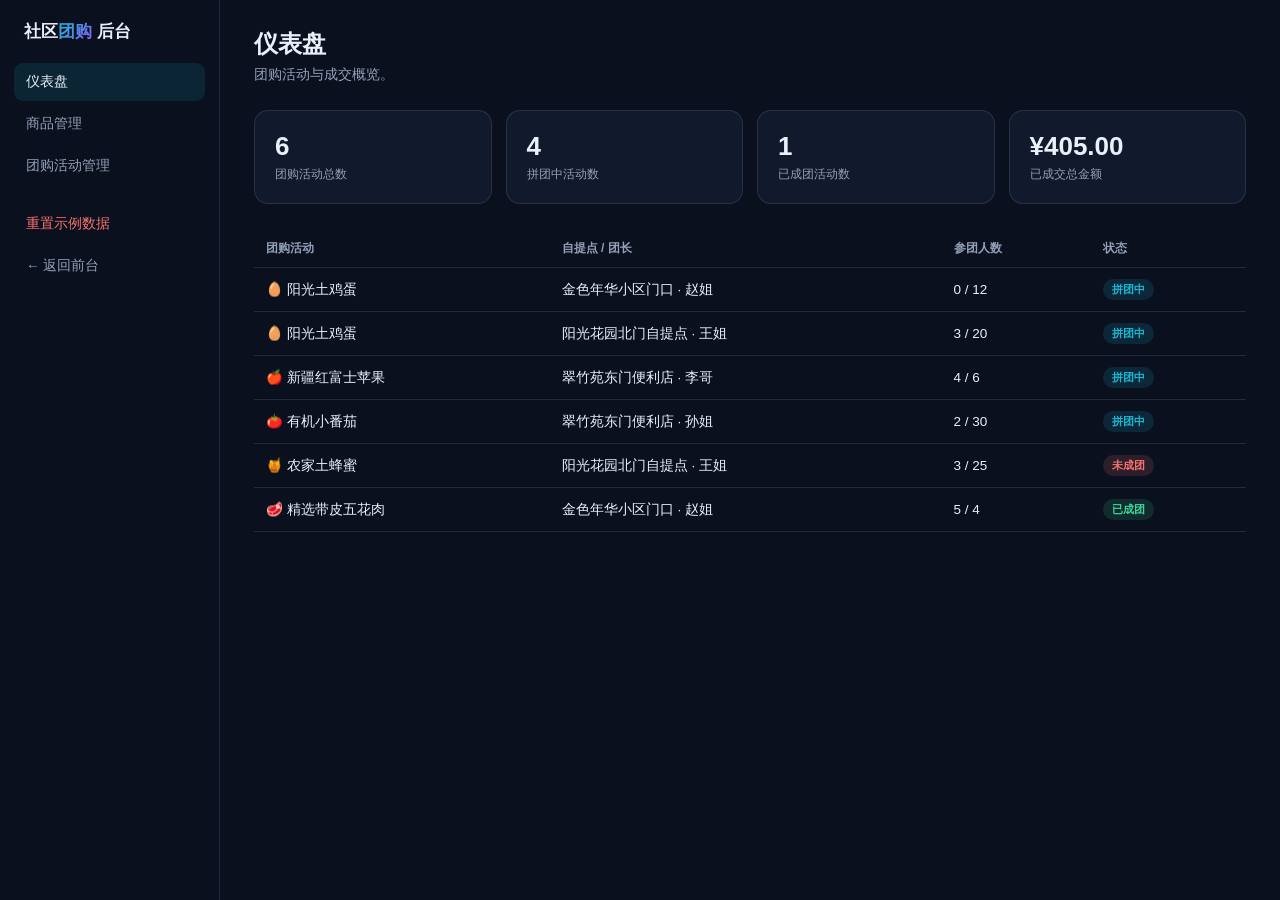
==== admin.html @ 6b677517 "Initial commit: functional community group-buying system with threshold logic (frontend + admin)" ====
<!DOCTYPE html>
<html lang="zh-CN">
<head>
<meta charset="UTF-8">
<meta name="viewport" content="width=device-width, initial-scale=1.0">
<title>运营后台 · 社区团购（精简开源版）</title>
<link rel="stylesheet" href="style.css">
</head>
<body>
  <div class="admin-layout">
    <aside class="sidebar">
      <div class="brand">社区<span class="accent">团购</span> 后台</div>
      <div class="side-link active" data-view="dashboard">仪表盘</div>
      <div class="side-link" data-view="products">商品管理</div>
      <div class="side-link" data-view="campaigns">团购活动管理</div>
      <div class="side-link" id="btnResetData" style="margin-top:20px;color:var(--red)">重置示例数据</div>
      <a href="index.html" class="side-link">← 返回前台</a>
    </aside>

    <main class="admin-main">
      <section id="view-dashboard" class="admin-view active">
        <div class="page-head"><h1>仪表盘</h1><p>团购活动与成交概览。</p></div>
        <div class="stat-grid" id="statGrid"></div>
        <table>
          <thead><tr><th>团购活动</th><th>自提点 / 团长</th><th>参团人数</th><th>状态</th></tr></thead>
          <tbody id="recentCampaignsBody"></tbody>
        </table>
      </section>

      <section id="view-products" class="admin-view">
        <div class="page-head"><h1>商品管理</h1><p>添加、编辑或删除拼团商品。</p></div>
        <div class="table-toolbar">
          <span></span>
          <button class="btn btn-primary btn-sm" id="btnAddProduct">+ 新增商品</button>
        </div>
        <table>
          <thead><tr><th>商品</th><th>团购价</th><th>原价</th><th>规格</th><th>操作</th></tr></thead>
          <tbody id="productsBody"></tbody>
        </table>
      </section>

      <section id="view-campaigns" class="admin-view">
        <div class="page-head"><h1>团购活动管理</h1><p>创建、编辑团购活动，并查看参团人名单。</p></div>
        <div class="table-toolbar">
          <span></span>
          <button class="btn btn-primary btn-sm" id="btnAddCampaign">+ 新增团购活动</button>
        </div>
        <table>
          <thead><tr><th>商品</th><th>自提点</th><th>团长</th><th>参团人数 / 目标</th><th>截止时间</th><th>状态</th><th>操作</th></tr></thead>
          <tbody id="campaignsBody"></tbody>
        </table>
      </section>
    </main>
  </div>

  <!-- Product modal -->
  <div class="modal-backdrop" id="productModalBackdrop">
    <div class="modal">
      <button class="modal-close" id="btnCloseProductModal">&times;</button>
      <h2 id="productModalTitle">新增商品</h2>
      <div id="productModalMsg"></div>
      <form id="productForm" novalidate>
        <input type="hidden" id="productIdInput">
        <div class="field"><label>商品名称</label><input id="productNameInput" type="text" required></div>
        <div class="field-row">
          <div class="field"><label>团购价（元）</label><input id="productGroupPriceInput" type="number" min="0" step="0.1" required></div>
          <div class="field"><label>原价（元）</label><input id="productOriginalPriceInput" type="number" min="0" step="0.1" required></div>
        </div>
        <div class="field-row">
          <div class="field"><label>规格单位</label><input id="productUnitInput" type="text" placeholder="例如 500g / 1箱" required></div>
          <div class="field"><label>封面 Emoji</label><input id="productEmojiInput" type="text" placeholder="🥬" required></div>
        </div>
        <button type="submit" class="btn btn-primary btn-block">保存</button>
      </form>
    </div>
  </div>

  <!-- Campaign modal -->
  <div class="modal-backdrop" id="campaignModalBackdrop">
    <div class="modal">
      <button class="modal-close" id="btnCloseCampaignModal">&times;</button>
      <h2 id="campaignModalTitle">新增团购活动</h2>
      <div id="campaignModalMsg"></div>
      <form id="campaignForm" novalidate>
        <input type="hidden" id="campaignIdInput">
        <div class="field">
          <label>商品</label>
          <select id="campaignProductInput" required></select>
        </div>
        <div class="field-row">
          <div class="field"><label>自提点名称</label><input id="campaignPickupInput" type="text" required></div>
          <div class="field"><label>团长姓名</label><input id="campaignLeaderInput" type="text" required></div>
        </div>
        <div class="field-row">
          <div class="field"><label>成团目标人数</label><input id="campaignTargetInput" type="number" min="1" required></div>
          <div class="field"><label>截止时间</label><input id="campaignDeadlineInput" type="datetime-local" required></div>
        </div>
        <button type="submit" class="btn btn-primary btn-block">保存</button>
      </form>
    </div>
  </div>

  <!-- Participants modal -->
  <div class="modal-backdrop" id="participantsModalBackdrop">
    <div class="modal">
      <button class="modal-close" id="btnCloseParticipantsModal">&times;</button>
      <h2 id="participantsModalTitle">参团人名单</h2>
      <p class="sub" id="participantsModalSub"></p>
      <table>
        <thead><tr><th>姓名</th><th>手机号</th><th>数量</th><th>参团时间</th></tr></thead>
        <tbody id="participantsBody"></tbody>
      </table>
    </div>
  </div>

  <script src="data.js"></script>
  <script src="admin.js"></script>
</body>
</html>
---- style.css ----
:root{--ink:#0A101E;--surface:#111a2c;--surface2:#16223a;--line:rgba(147,160,184,.18);--muted:#93A0B8;--text:#EAF0FA;--cyan:#19B8D4;--violet:#8B5CF6;--green:#3ED598;--red:#F87171;--amber:#F59E0B;--radius:14px;color-scheme:dark}
*{box-sizing:border-box}
body{margin:0;background:var(--ink);color:var(--text);font-family:-apple-system,BlinkMacSystemFont,"Segoe UI","PingFang SC","Microsoft YaHei",sans-serif;min-height:100vh}
a{color:inherit;text-decoration:none}

.topbar{display:flex;align-items:center;justify-content:space-between;padding:16px 32px;border-bottom:1px solid var(--line)}
.brand{font-size:17px;font-weight:700}
.brand .accent{background:linear-gradient(135deg,var(--cyan),var(--violet));-webkit-background-clip:text;background-clip:text;color:transparent}
.nav-link{font-size:13px;color:var(--muted);border:1px solid var(--line);padding:7px 14px;border-radius:8px}
.nav-link:hover{border-color:var(--cyan);color:var(--text)}

.container{max-width:1100px;margin:0 auto;padding:28px 32px}
.page-head h1{font-size:24px;font-weight:700;margin:0 0 6px}
.page-head p{color:var(--muted);font-size:14px;margin:0 0 26px;max-width:700px}

/* campaign grid */
.campaign-grid{display:grid;grid-template-columns:repeat(auto-fill,minmax(260px,1fr));gap:16px}
.campaign-card{background:var(--surface);border:1px solid var(--line);border-radius:var(--radius);padding:18px;display:flex;flex-direction:column;gap:10px;transition:border-color .2s}
.campaign-card:hover{border-color:rgba(25,184,212,.4)}
.campaign-card__top{display:flex;align-items:center;justify-content:space-between}
.campaign-card__emoji{font-size:30px}
.campaign-card h3{margin:0;font-size:15.5px}
.campaign-card__price{font-size:13.5px}
.campaign-card__price .group-price{font-size:19px;font-weight:800;color:var(--cyan)}
.campaign-card__price .original-price{color:var(--muted);text-decoration:line-through;font-size:12.5px;margin-left:2px}
.campaign-card__price .unit{color:var(--muted);font-size:11.5px}
.campaign-card__meta{font-size:12px;color:var(--muted)}
.campaign-card__stats{display:flex;justify-content:space-between;font-size:11.5px;color:var(--muted)}

.progress-bar{height:8px;border-radius:999px;background:rgba(147,160,184,.14);overflow:hidden}
.progress-bar__fill{height:100%;background:linear-gradient(90deg,var(--cyan),var(--violet));border-radius:999px;transition:width .3s}

.modal-backdrop{position:fixed;inset:0;background:rgba(4,8,16,.75);display:none;align-items:center;justify-content:center;padding:20px;z-index:50}
.modal-backdrop.show{display:flex}
.modal{background:var(--surface);border:1px solid var(--line);border-radius:18px;max-width:460px;width:100%;max-height:88vh;overflow:auto;padding:26px}
.modal h2{margin:0 0 6px;font-size:18px}
.modal .sub{color:var(--muted);font-size:12.5px;margin:0 0 18px}
.modal-close{float:right;background:none;border:none;color:var(--muted);font-size:20px;cursor:pointer}

.field{display:flex;flex-direction:column;gap:6px;margin-bottom:14px}
.field label{font-size:12px;color:var(--muted);font-weight:600}
.field input,.field select,.field textarea{background:rgba(147,160,184,.06);border:1px solid var(--line);border-radius:8px;padding:9px 11px;color:var(--text);font-family:inherit;font-size:13.5px;outline:none;width:100%}
.field input:focus,.field select:focus,.field textarea:focus{border-color:var(--cyan)}
.field-row{display:grid;grid-template-columns:1fr 1fr;gap:10px}

.btn{font-family:inherit;font-size:13.5px;font-weight:600;padding:10px 18px;border-radius:9px;border:1px solid var(--line);background:transparent;color:var(--text);cursor:pointer}
.btn:hover{border-color:var(--cyan)}
.btn:disabled{opacity:.5;cursor:not-allowed}
.btn:disabled:hover{border-color:var(--line)}
.btn-primary{background:linear-gradient(135deg,var(--cyan),var(--violet));border:none;color:#06121A}
.btn-block{width:100%}
.btn-sm{padding:5px 11px;font-size:12px}
.btn-danger{border-color:rgba(248,113,113,.4);color:var(--red)}

.msg{margin:0 0 14px;font-size:12.5px;padding:9px 12px;border-radius:8px}
.msg.error{background:rgba(248,113,113,.1);border:1px solid rgba(248,113,113,.3);color:var(--red)}
.msg.success{background:rgba(62,213,152,.1);border:1px solid rgba(62,213,152,.3);color:var(--green)}

/* admin */
.admin-layout{display:flex;min-height:100vh}
.sidebar{width:220px;flex-shrink:0;border-right:1px solid var(--line);padding:20px 14px}
.sidebar .brand{padding:0 10px 20px}
.side-link{display:block;padding:10px 12px;border-radius:9px;font-size:13.5px;color:var(--muted);margin-bottom:4px;cursor:pointer}
.side-link:hover{background:rgba(147,160,184,.06)}
.side-link.active{background:rgba(25,184,212,.12);color:var(--text)}
.admin-main{flex:1;padding:28px 34px;overflow:auto}
.admin-view{display:none}
.admin-view.active{display:block}

.stat-grid{display:grid;grid-template-columns:repeat(4,1fr);gap:14px;margin-bottom:26px}
.stat-card{background:var(--surface);border:1px solid var(--line);border-radius:var(--radius);padding:20px}
.stat-card .num{font-size:26px;font-weight:800}
.stat-card .label{font-size:12px;color:var(--muted);margin-top:4px}

table{width:100%;border-collapse:collapse;font-size:13.5px}
th{text-align:left;padding:10px 12px;color:var(--muted);font-weight:600;border-bottom:1px solid var(--line);font-size:12px}
td{padding:11px 12px;border-bottom:1px solid var(--line)}
.badge{display:inline-block;font-size:11px;font-weight:700;padding:3px 9px;border-radius:999px}
.badge.open{background:rgba(25,184,212,.14);color:var(--cyan)}
.badge.succeeded{background:rgba(62,213,152,.14);color:var(--green)}
.badge.failed{background:rgba(248,113,113,.14);color:var(--red)}
.table-actions{display:flex;gap:6px;flex-wrap:wrap}
.table-toolbar{display:flex;justify-content:space-between;align-items:center;margin-bottom:16px}
.filter-row{display:flex;gap:6px}
.filter-btn{font-size:12px;padding:6px 12px;border-radius:999px;border:1px solid var(--line);background:transparent;color:var(--muted);cursor:pointer}
.filter-btn.active{border-color:var(--cyan);color:var(--text)}

@media (max-width:820px){
  .admin-layout{flex-direction:column}
  .sidebar{width:100%;display:flex;overflow-x:auto;border-right:none;border-bottom:1px solid var(--line)}
  .stat-grid{grid-template-columns:repeat(2,1fr)}
}
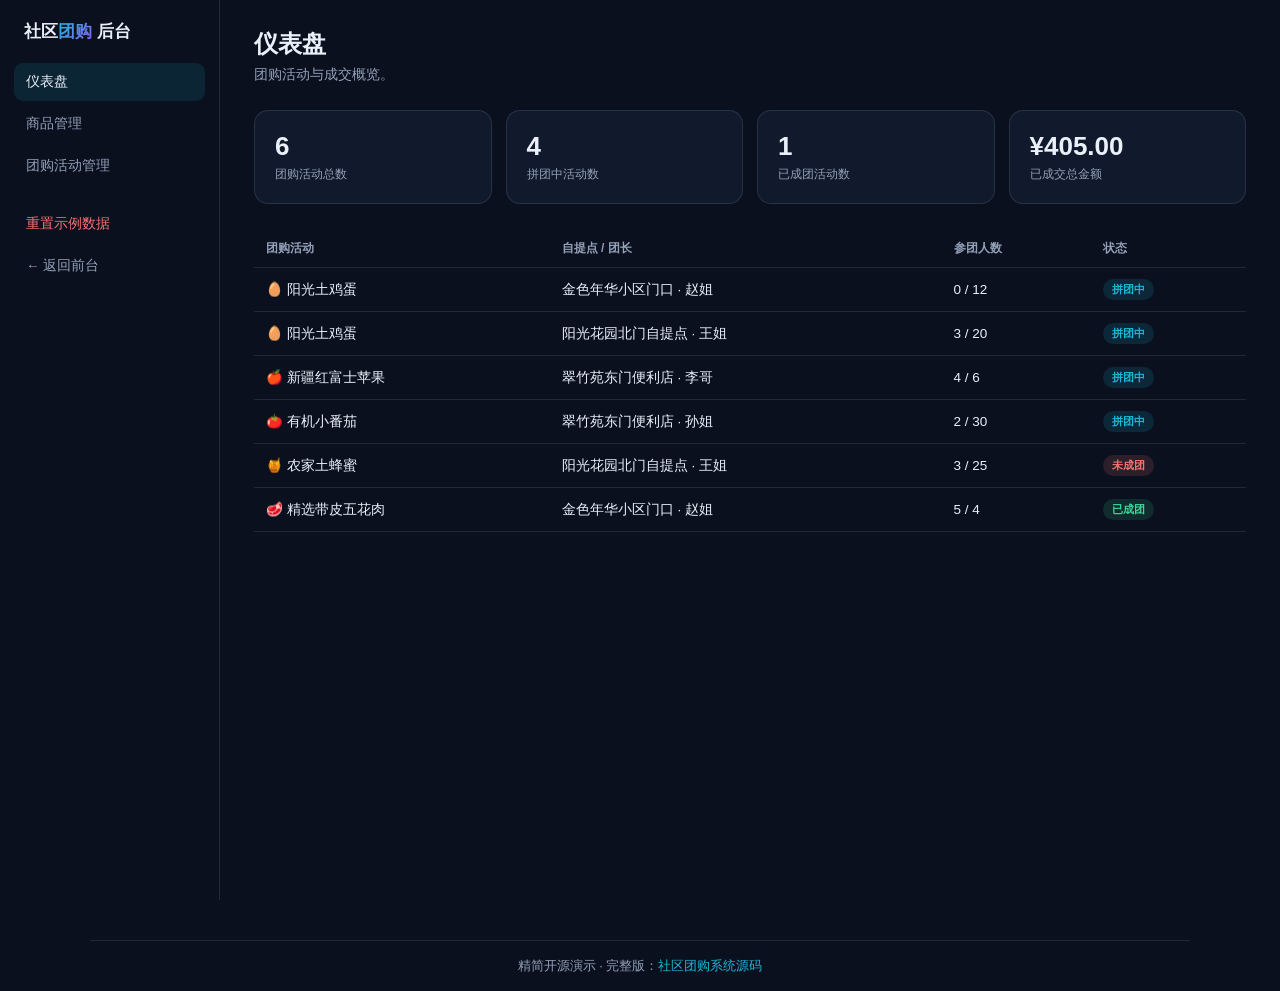
==== commit 8847dfb6: "Add footer link to the full commercial product page" ====
--- a/admin.html
+++ b/admin.html
@@ -115,5 +115,7 @@
 
   <script src="data.js"></script>
   <script src="admin.js"></script>
+
+<footer style="margin:40px auto 16px;max-width:1100px;padding:16px 20px 0;border-top:1px solid var(--line,rgba(147,160,184,.18));text-align:center;color:var(--muted,#93A0B8);font-size:13px">精简开源演示 &middot; 完整版：<a href="https://inzyxuashop.com/shequtuangou-yuanma.html" target="_blank" rel="noopener" style="color:var(--cyan,#19B8D4);text-decoration:none">社区团购系统源码</a></footer>
 </body>
 </html>
